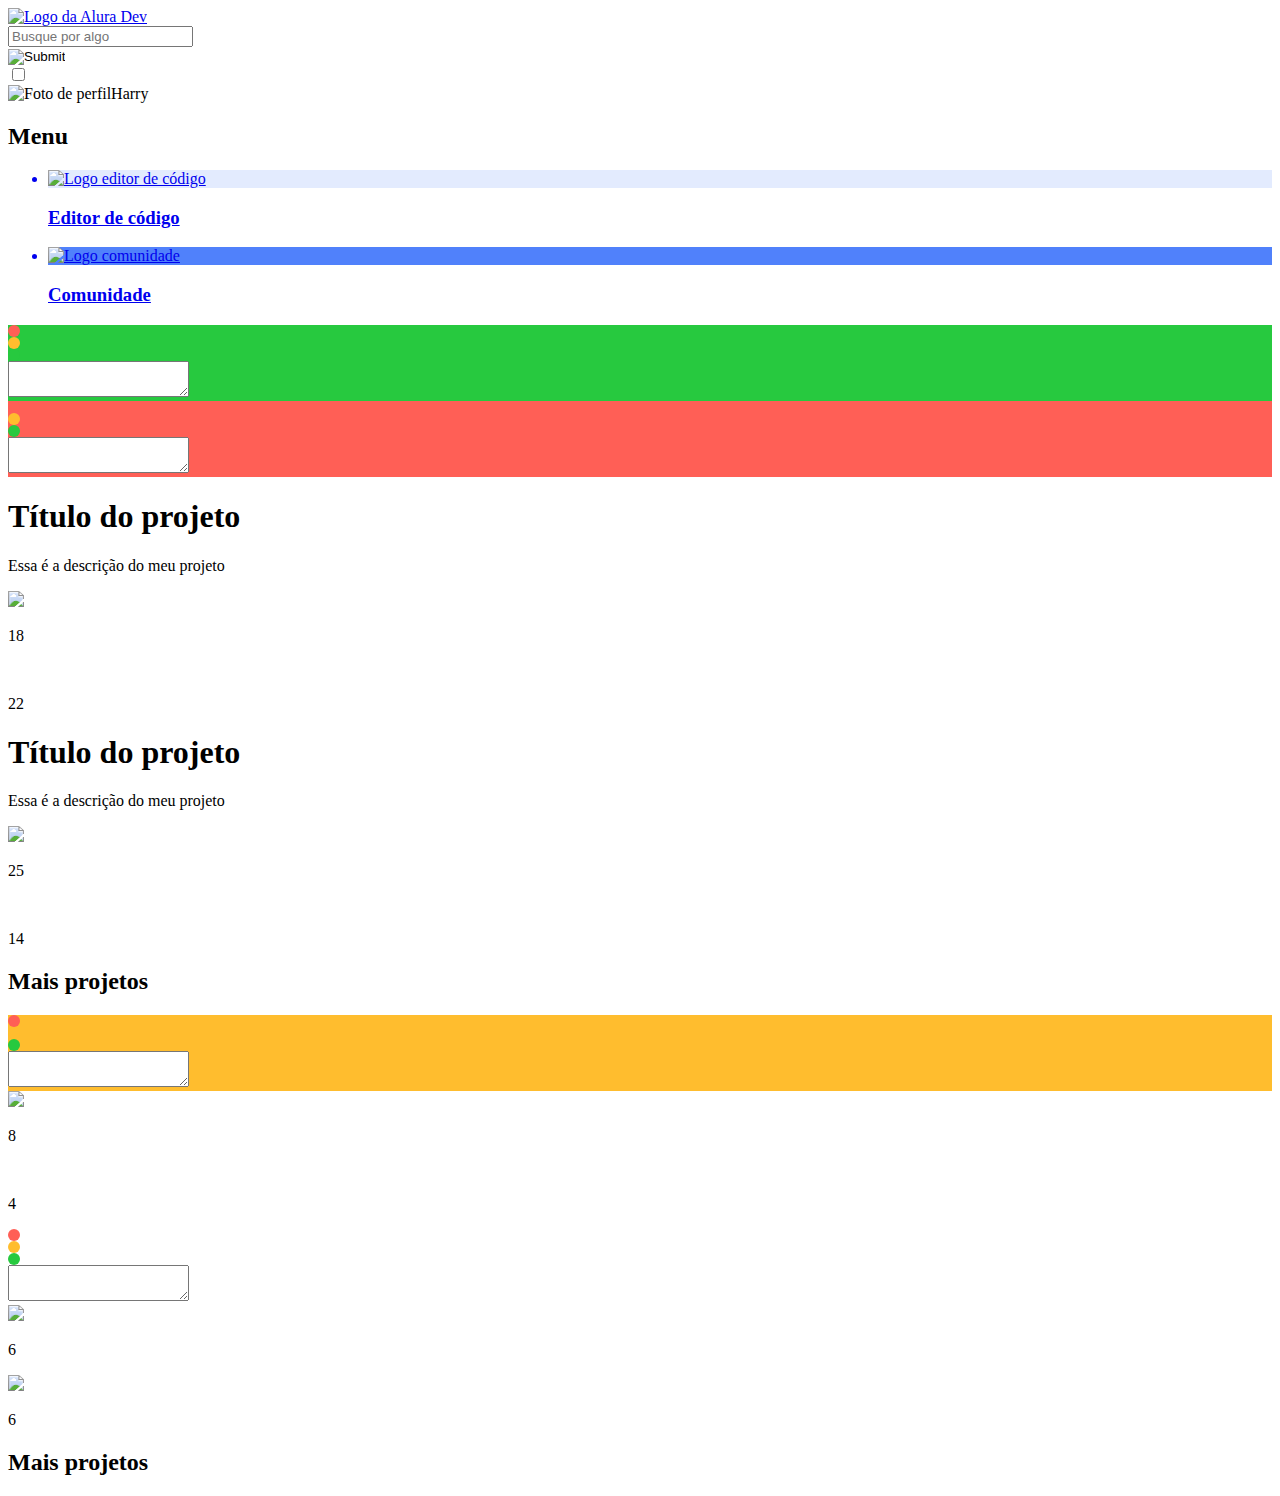
==== comunidade.html @ 64185899 "Add files via upload" ====
<!DOCTYPE html>
<html lang="pt-br">

<head>
    <meta charset="utf-8">
    <meta name="viewport" content="width=device-width, initial-scale=1">
    <title>Alura Dev</title>
    <link rel="stylesheet" type="text/css" href="css/reset.css">
    <link rel="preconnect" href="https://fonts.gstatic.com">
    <link href="https://fonts.googleapis.com/css2?family=Roboto+Mono&display=swap" rel="stylesheet">
    <link rel="preconnect" href="https://fonts.gstatic.com">
    <link href="https://fonts.googleapis.com/css2?family=Inter&display=swap" rel="stylesheet">
    <link rel="stylesheet" type="text/css" href="css/style.css">
    <link rel="stylesheet" type="text/css" href="css/comunidade.css">
    <link rel="stylesheet" type="text/css" href="css/tablet.css">
    <link rel="stylesheet" type="text/css" href="css/mobile.css">
</head>

<body>

    <header class="cabecalho">
        <div class="container">
            <a href="index.html" class="logo"><img src="imagens/logo.svg" id="logo" alt="Logo da Alura Dev"></a>
            <div class="busque-algo"><input type="text" class="caixa-busca" id="busca-primaria" placeholder="Busque por algo"></div>
            <div class="lupa-mobile"> <input type="image" src="imagens/lupa.svg"></div>
            <input id="menu-hamburguer" type="checkbox" />
            <label for="menu-hamburguer">
            <div class="menu">
               <span class="hamburguer"></span>
            </div>
         </label>
            <div class="author">
                <a><img src="imagens/foto.svg" alt="Foto de perfil" id="foto">Harry</a>
            </div>
        </div>
    </header>

    <main class="conteudo">
        <div class="container">
            <nav class="menu-esquerdo">
                <h2>Menu</h2>
                <a href="index.html">
                    <ul>
                        <li id="editor-menu" style="background-color:#5081FB29;"><img src="imagens/editor-menu-logo.svg" alt="Logo editor de código"></li>
                        <h3>Editor de código</h3>
                    </ul>
                </a>
                <a href="comunidade.html">
                    <ul>
                        <li id="comunidade-menu" style="background:#5081FB;"><img src="imagens/comunidade-menu-logo.svg" alt="Logo comunidade"></li>
                        <h3>Comunidade</h3>
                    </ul>
                </a>
            </nav>

            <div class=central-comunidade>
                <div class="fundo-editor-comunidade" style="background-color: #27C93F;">
                    <div class="editor-codigo-comunidade">
                        <div class="bolinhas">
                            <span style="width:12px;height:12px;display:flex;background-color:#FF5F56;border-radius: 50%;"></span>
                            <span style="width:12px;height:12px;display:flex;background-color:#FFBD2E;border-radius: 50%;"></span>
                            <span style="width:12px;height:12px;display:flex;background-color:#27C93F;border-radius: 50%;"></span>
                        </div>
                        <textarea class="campo-codigo"></textarea>
                    </div>
                </div>
                <div id="segundo-editor" class="fundo-editor-comunidade" style="background-color: #FF5F56;">
                    <div class="editor-codigo-comunidade">
                        <div class="bolinhas">
                            <span style="width:12px;height:12px;display:flex;background-color:#FF5F56;border-radius: 50%;"></span>
                            <span style="width:12px;height:12px;display:flex;background-color:#FFBD2E;border-radius: 50%;"></span>
                            <span style="width:12px;height:12px;display:flex;background-color:#27C93F;border-radius: 50%;"></span>
                        </div>
                        <textarea class="campo-codigo"></textarea>
                    </div>
                </div>
                <div class="infos-projetos">
                    <div class="textos-projeto">
                        <h1>Título do projeto</h1>
                        <p>Essa é a descrição do meu projeto</p>
                    </div>

                    <div class="menu-social">
                        <div class="comentario"><img src="imagens/comment.svg">
                            <p>18</p>
                        </div>
                        <div class="gostei"><img src="imagens/like.svg" alt="">
                            <p>22</p>
                        </div>
                        <div class="mais">
                            <span></span>
                            <span></span>
                            <span></span>
                        </div>
                    </div>
                </div>
                <div id="segundo-info" class="infos-projetos">
                    <div>
                        <h1>Título do projeto</h1>
                        <p>Essa é a descrição do meu projeto</p>
                    </div>

                    <div class="menu-social">
                        <div class="comentario"><img src="imagens/comment.svg">
                            <p>25</p>
                        </div>
                        <div class="gostei"><img src="imagens/like.svg" alt="">
                            <p>14</p>
                        </div>
                        <div class="mais">
                            <span></span>
                            <span></span>
                            <span></span>
                        </div>
                    </div>
                </div>
            </div>

            <div class="menu-direito-comunidade">
                <h2>Mais projetos</h2>
                <div class="container-comunidade">
                    <div class="fundo-editor-comunidade" style="background-color: #FFBD2E;">
                        <div class="editor-codigo-comunidade">
                            <div class="bolinhas">
                                <span style="width:12px;height:12px;display:flex;background-color:#FF5F56;border-radius: 50%;"></span>
                                <span style="width:12px;height:12px;display:flex;background-color:#FFBD2E;border-radius: 50%;"></span>
                                <span style="width:12px;height:12px;display:flex;background-color:#27C93F;border-radius: 50%;"></span>
                            </div>
                            <textarea class="campo-codigo"></textarea>
                        </div>
                    </div>
                    <div class="infos-projetos">
                        <div class="menu-social">
                            <div class="comentario"><img src="imagens/comment.svg">
                                <p>8</p>
                            </div>
                            <div class="gostei"><img src="imagens/like.svg" alt="">
                                <p>4</p>
                            </div>
                            <div class="mais">
                                <span></span>
                                <span></span>
                                <span></span>
                            </div>
                        </div>
                    </div>

                    <div class="fundo-editor-comunidade">
                        <div class="editor-codigo-comunidade">
                            <div class="bolinhas">
                                <span style="width:12px;height:12px;display:flex;background-color:#FF5F56;border-radius: 50%;"></span>
                                <span style="width:12px;height:12px;display:flex;background-color:#FFBD2E;border-radius: 50%;"></span>
                                <span style="width:12px;height:12px;display:flex;background-color:#27C93F;border-radius: 50%;"></span>
                            </div>
                            <textarea class="campo-codigo"></textarea>
                        </div>
                    </div>
                    <div class="infos-projetos">
                        <div class="menu-social">
                            <div class="comentario"><img src="imagens/comment.svg">
                                <p>6</p>
                            </div>
                            <div class="gostei"><img src="imagens/like.svg">
                                <p>6</p>
                            </div>
                            <div class="mais">
                                <span></span>
                                <span></span>
                                <span></span>
                            </div>
                        </div>
                    </div>
                    <a>
                        <h2>Mais projetos</h2>
                    </a>
                </div>
            </div>
        </div>

    </main>
</body>

</html>
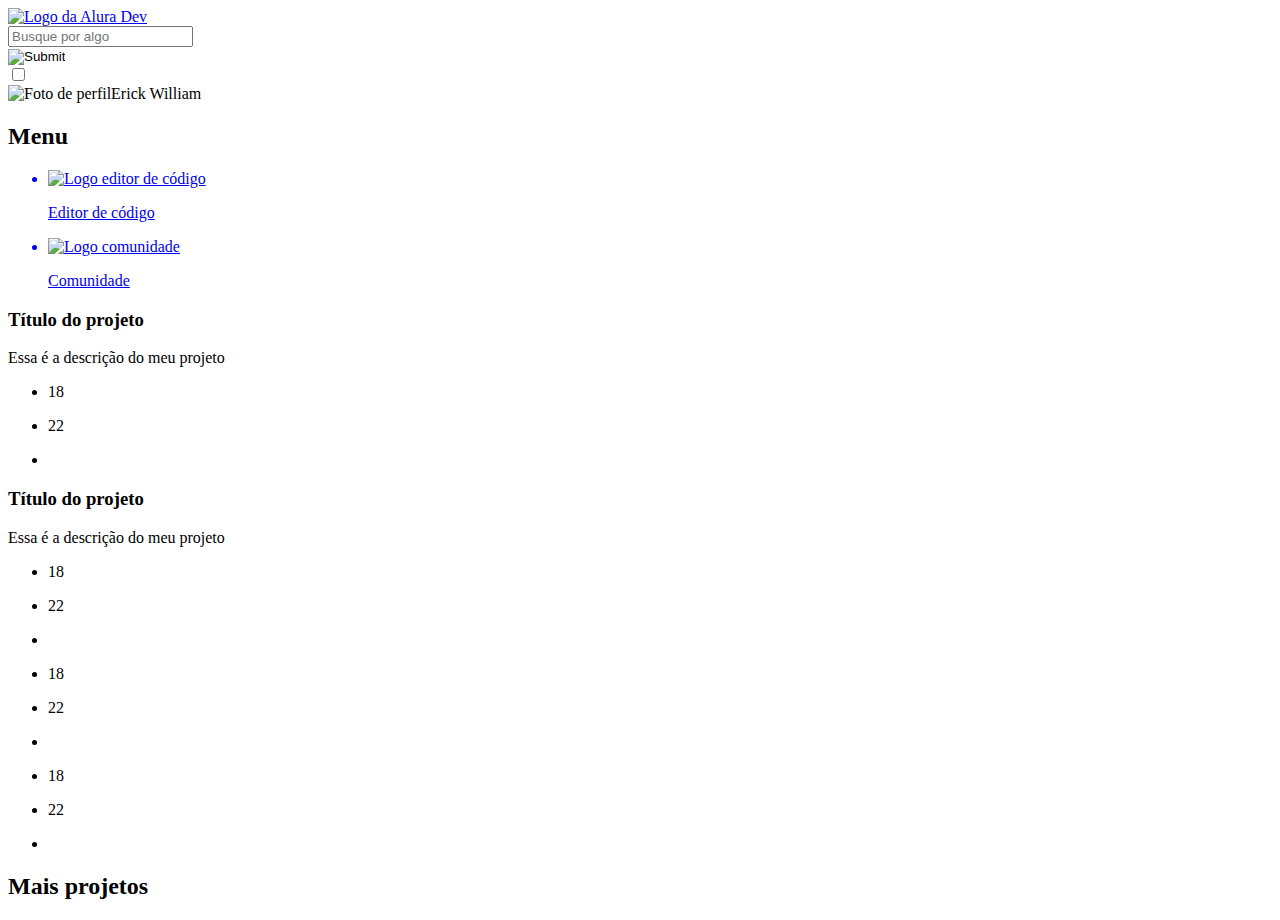
==== commit 9cf74a47: "Add files via upload" ====
--- a/comunidade.html
+++ b/comunidade.html
@@ -5,179 +5,190 @@
     <meta charset="utf-8">
     <meta name="viewport" content="width=device-width, initial-scale=1">
     <title>Alura Dev</title>
-    <link rel="stylesheet" type="text/css" href="css/reset.css">
+    <link rel="stylesheet" type="text/css" href="/assets/css/reset.css">
     <link rel="preconnect" href="https://fonts.gstatic.com">
     <link href="https://fonts.googleapis.com/css2?family=Roboto+Mono&display=swap" rel="stylesheet">
     <link rel="preconnect" href="https://fonts.gstatic.com">
     <link href="https://fonts.googleapis.com/css2?family=Inter&display=swap" rel="stylesheet">
-    <link rel="stylesheet" type="text/css" href="css/style.css">
-    <link rel="stylesheet" type="text/css" href="css/comunidade.css">
-    <link rel="stylesheet" type="text/css" href="css/tablet.css">
-    <link rel="stylesheet" type="text/css" href="css/mobile.css">
+    <link rel="stylesheet" type="text/css" href="/assets/css/dark.css">
+    <link rel="stylesheet" type="text/css" href="assets/css/menu-nav/menu-navegacao.css">
+    <link rel="stylesheet" type="text/css" href="/assets/css/cabecalho/cabecalho.css">
+    <link rel="stylesheet" type="text/css" href="/assets/css/cabecalho/hamburguer-animation.css">
+    <link rel="stylesheet" type="text/css" href="/assets/css/editor/editor.css">
+    <link rel="stylesheet" type="text/css" href="/assets/css/botoes.css">
+    <link rel="stylesheet" type="text/css" href="/assets/css/menu-secundario/menu-secundario.css">
+    <link rel="stylesheet" type="text/css" href="/assets/css/style.css">
+    <link rel="stylesheet" type="text/css" href="/assets/css/comunidade/menu-comunidade.css">
+    <link rel="stylesheet" type="text/css" href="/assets/css/comunidade/menu-social.css">
 </head>
 
 <body>
-
     <header class="cabecalho">
         <div class="container">
-            <a href="index.html" class="logo"><img src="imagens/logo.svg" id="logo" alt="Logo da Alura Dev"></a>
-            <div class="busque-algo"><input type="text" class="caixa-busca" id="busca-primaria" placeholder="Busque por algo"></div>
-            <div class="lupa-mobile"> <input type="image" src="imagens/lupa.svg"></div>
-            <input id="menu-hamburguer" type="checkbox" />
-            <label for="menu-hamburguer">
-            <div class="menu">
-               <span class="hamburguer"></span>
+            <a href="index.html" class="logo"><img src="assets/img/logo.svg" alt="Logo da Alura Dev"></a>
+            <div class="cabecalho__caixa__busca"><input type="text" class="caixa__busca__estilo" id="caixa__busca__primaria" placeholder="Busque por algo"></div>
+            <div class="cabecalho__lupa__busca"> <input type="image" src="assets/img/lupa.svg"></div>
+            <div><input id="menu__hamburguer" type="checkbox" />
+                <label for="menu__hamburguer">
+                            <div class="menu__hamburguer__div">
+                            <span class="hamburguer"></span>
+                            </div>
+                    </label>
             </div>
-         </label>
-            <div class="author">
-                <a><img src="imagens/foto.svg" alt="Foto de perfil" id="foto">Harry</a>
+            <div class="cabecalho__perfil">
+                <a><img src="assets/img/foto-perfil.svg" alt="Foto de perfil" class="cabecalho__perfil__foto">Erick William </a>
             </div>
         </div>
     </header>
 
     <main class="conteudo">
         <div class="container">
-            <nav class="menu-esquerdo">
-                <h2>Menu</h2>
-                <a href="index.html">
-                    <ul>
-                        <li id="editor-menu" style="background-color:#5081FB29;"><img src="imagens/editor-menu-logo.svg" alt="Logo editor de código"></li>
-                        <h3>Editor de código</h3>
-                    </ul>
-                </a>
-                <a href="comunidade.html">
-                    <ul>
-                        <li id="comunidade-menu" style="background:#5081FB;"><img src="imagens/comunidade-menu-logo.svg" alt="Logo comunidade"></li>
-                        <h3>Comunidade</h3>
-                    </ul>
-                </a>
+            <nav class="menu__navegacao">
+                <h2 class="menu__navegacao--titulo">Menu</h2>
+                <ul class="menu__navegacao__lista">
+                    <a class="menu__navegacao__link" href="index.html">
+                        <li class="menu__navegacao__item "><img id="menu__navegacao--editor" src="assets/img/comunidade-menu-logo.svg" alt="Logo editor de código"></li>
+                        <p class="menu__navecacao__texto">Editor de código</p>
+                    </a>
+                    <a class="menu__navegacao__link " href="comunidade.html">
+                        <li class="menu__navegacao__item ativo"><img id="menu__navegacao--comunidade" src="assets/img/comunidade-menu-logo.svg" alt="Logo comunidade"></li>
+                        <p class="menu__navecacao__texto">Comunidade</p>
+                    </a>
+                </ul>
             </nav>
 
-            <div class=central-comunidade>
-                <div class="fundo-editor-comunidade" style="background-color: #27C93F;">
-                    <div class="editor-codigo-comunidade">
-                        <div class="bolinhas">
-                            <span style="width:12px;height:12px;display:flex;background-color:#FF5F56;border-radius: 50%;"></span>
-                            <span style="width:12px;height:12px;display:flex;background-color:#FFBD2E;border-radius: 50%;"></span>
-                            <span style="width:12px;height:12px;display:flex;background-color:#27C93F;border-radius: 50%;"></span>
-                        </div>
-                        <textarea class="campo-codigo"></textarea>
+            <div class=principal__comunidade>
+                <div class="principal__editor__comunidade" style="background-color: #27C93F;">
+                    <div class="bolinhas__editor">
+                        <span style="background:#FF5F56;"></span>
+                        <span style="background:#FFBD2E;"></span>
+                        <span style="background:#27C93F;"></span>
+                    </div>
+                    <div class="editor__codigo__comunidade">
                     </div>
                 </div>
-                <div id="segundo-editor" class="fundo-editor-comunidade" style="background-color: #FF5F56;">
-                    <div class="editor-codigo-comunidade">
-                        <div class="bolinhas">
-                            <span style="width:12px;height:12px;display:flex;background-color:#FF5F56;border-radius: 50%;"></span>
-                            <span style="width:12px;height:12px;display:flex;background-color:#FFBD2E;border-radius: 50%;"></span>
-                            <span style="width:12px;height:12px;display:flex;background-color:#27C93F;border-radius: 50%;"></span>
-                        </div>
-                        <textarea class="campo-codigo"></textarea>
+
+                <div class="principal__editor__comunidade" id="segundo__editor" style="background-color: #27C93F;">
+                    <div class="bolinhas__editor">
+                        <span style="background:#FF5F56;"></span>
+                        <span style="background:#FFBD2E;"></span>
+                        <span style="background:#27C93F;"></span>
+                    </div>
+                    <div class="editor__codigo__comunidade">
                     </div>
                 </div>
-                <div class="infos-projetos">
-                    <div class="textos-projeto">
-                        <h1>Título do projeto</h1>
-                        <p>Essa é a descrição do meu projeto</p>
+                <div class="infos__projetos__comunidade">
+                    <div>
+                        <h3 class="infos__projetos__titulo">Título do projeto</h3>
+                        <p class="infos__projetos__descricao">Essa é a descrição do meu projeto</p>
                     </div>
 
-                    <div class="menu-social">
-                        <div class="comentario"><img src="imagens/comment.svg">
+                    <ul class="menu__social__lista ">
+                        <li class="menu__social">
+                            <div class="comentario"></div>
                             <p>18</p>
-                        </div>
-                        <div class="gostei"><img src="imagens/like.svg" alt="">
+                        </li>
+                        <li class="menu__social ">
+                            <div class="gostei"></div>
                             <p>22</p>
-                        </div>
-                        <div class="mais">
+                        </li>
+                        <li class="menu__social mais">
                             <span></span>
                             <span></span>
                             <span></span>
-                        </div>
-                    </div>
+                        </li>
+                    </ul>
                 </div>
-                <div id="segundo-info" class="infos-projetos">
+
+                <div class="infos__projetos__comunidade" id="segundo__projetos">
                     <div>
-                        <h1>Título do projeto</h1>
-                        <p>Essa é a descrição do meu projeto</p>
+                        <h3 class="infos__projetos__titulo">Título do projeto</h3>
+                        <p class="infos__projetos__descricao">Essa é a descrição do meu projeto</p>
                     </div>
 
-                    <div class="menu-social">
-                        <div class="comentario"><img src="imagens/comment.svg">
-                            <p>25</p>
-                        </div>
-                        <div class="gostei"><img src="imagens/like.svg" alt="">
-                            <p>14</p>
-                        </div>
-                        <div class="mais">
+                    <ul class="menu__social__lista ">
+                        <li class="menu__social">
+                            <div class="comentario"></div>
+                            <p>18</p>
+                        </li>
+                        <li class="menu__social ">
+                            <div class="gostei"></div>
+                            <p>22</p>
+                        </li>
+                        <li class="menu__social mais">
                             <span></span>
                             <span></span>
                             <span></span>
-                        </div>
-                    </div>
+                        </li>
+                    </ul>
                 </div>
             </div>
 
-            <div class="menu-direito-comunidade">
-                <h2>Mais projetos</h2>
-                <div class="container-comunidade">
-                    <div class="fundo-editor-comunidade" style="background-color: #FFBD2E;">
-                        <div class="editor-codigo-comunidade">
-                            <div class="bolinhas">
-                                <span style="width:12px;height:12px;display:flex;background-color:#FF5F56;border-radius: 50%;"></span>
-                                <span style="width:12px;height:12px;display:flex;background-color:#FFBD2E;border-radius: 50%;"></span>
-                                <span style="width:12px;height:12px;display:flex;background-color:#27C93F;border-radius: 50%;"></span>
-                            </div>
-                            <textarea class="campo-codigo"></textarea>
+            <div class="menu__secundario__comunidade">
+
+                <div class="menu__secundario__comunidade__container">
+                    <div class="principal__editor__comunidade" style="background-color: #27C93F;">
+                        <div class="editor__codigo__comunidade "></div>
+                        <div class="bolinhas__editor">
+                            <span style="background:#FF5F56;"></span>
+                            <span style="background:#FFBD2E;"></span>
+                            <span style="background:#27C93F;"></span>
                         </div>
                     </div>
-                    <div class="infos-projetos">
-                        <div class="menu-social">
-                            <div class="comentario"><img src="imagens/comment.svg">
-                                <p>8</p>
-                            </div>
-                            <div class="gostei"><img src="imagens/like.svg" alt="">
-                                <p>4</p>
-                            </div>
-                            <div class="mais">
+                    <div class="infos__projetos__comunidade">
+                        <ul class="menu__social__lista__simplificado ">
+                            <li class="menu__social">
+                                <div class="comentario"></div>
+                                <p>18</p>
+                            </li>
+                            <li class="menu__social ">
+                                <div class="gostei"></div>
+                                <p>22</p>
+                            </li>
+                            <li class="menu__social mais">
                                 <span></span>
                                 <span></span>
                                 <span></span>
-                            </div>
+                            </li>
+                        </ul>
+                    </div>
+
+                    <div class="principal__editor__comunidade" style="background-color: #27C93F;">
+                        <div class="editor__codigo__comunidade "></div>
+                        <div class="bolinhas__editor">
+                            <span style="background:#FF5F56;"></span>
+                            <span style="background:#FFBD2E;"></span>
+                            <span style="background:#27C93F;"></span>
                         </div>
                     </div>
-
-                    <div class="fundo-editor-comunidade">
-                        <div class="editor-codigo-comunidade">
-                            <div class="bolinhas">
-                                <span style="width:12px;height:12px;display:flex;background-color:#FF5F56;border-radius: 50%;"></span>
-                                <span style="width:12px;height:12px;display:flex;background-color:#FFBD2E;border-radius: 50%;"></span>
-                                <span style="width:12px;height:12px;display:flex;background-color:#27C93F;border-radius: 50%;"></span>
-                            </div>
-                            <textarea class="campo-codigo"></textarea>
-                        </div>
-                    </div>
-                    <div class="infos-projetos">
-                        <div class="menu-social">
-                            <div class="comentario"><img src="imagens/comment.svg">
-                                <p>6</p>
-                            </div>
-                            <div class="gostei"><img src="imagens/like.svg">
-                                <p>6</p>
-                            </div>
-                            <div class="mais">
+                    <div class="infos__projetos__comunidade">
+                        <ul class="menu__social__lista__simplificado">
+                            <li class="menu__social">
+                                <div class="comentario"></div>
+                                <p>18</p>
+                            </li>
+                            <li class="menu__social ">
+                                <div class="gostei"></div>
+                                <p>22</p>
+                            </li>
+                            <li class="menu__social mais">
                                 <span></span>
                                 <span></span>
                                 <span></span>
-                            </div>
-                        </div>
+                            </li>
+                        </ul>
                     </div>
                     <a>
-                        <h2>Mais projetos</h2>
+                        <h2 class="mais__projetos">Mais projetos</h2>
                     </a>
                 </div>
             </div>
         </div>
+        </div>
 
     </main>
+
+
 </body>
 
 </html>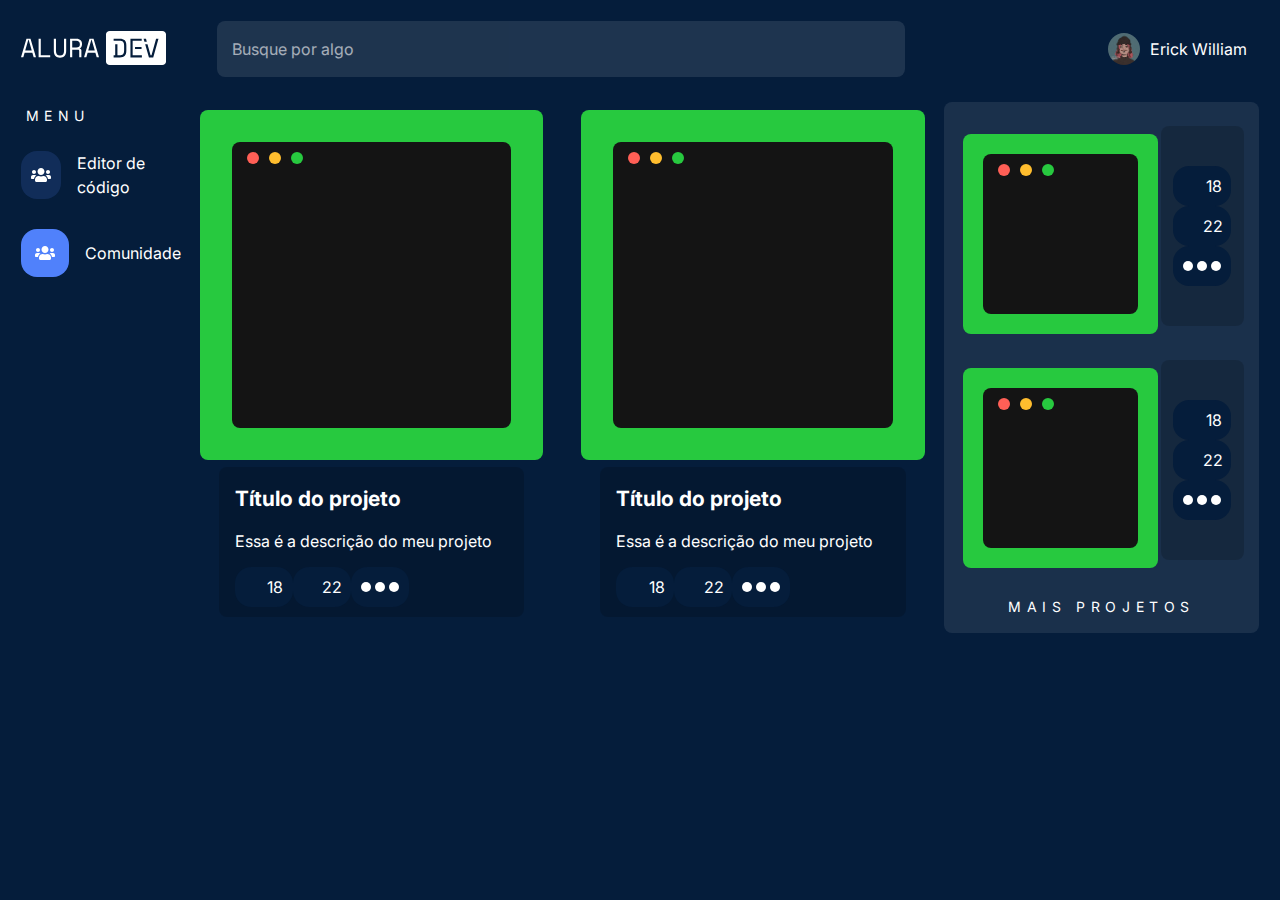
==== commit 05d7898b: "remove /" ====
--- a/comunidade.html
+++ b/comunidade.html
@@ -5,21 +5,21 @@
     <meta charset="utf-8">
     <meta name="viewport" content="width=device-width, initial-scale=1">
     <title>Alura Dev</title>
-    <link rel="stylesheet" type="text/css" href="/assets/css/reset.css">
+    <link rel="stylesheet" type="text/css" href="assets/css/reset.css">
     <link rel="preconnect" href="https://fonts.gstatic.com">
     <link href="https://fonts.googleapis.com/css2?family=Roboto+Mono&display=swap" rel="stylesheet">
     <link rel="preconnect" href="https://fonts.gstatic.com">
     <link href="https://fonts.googleapis.com/css2?family=Inter&display=swap" rel="stylesheet">
-    <link rel="stylesheet" type="text/css" href="/assets/css/dark.css">
+    <link rel="stylesheet" type="text/css" href="assets/css/dark.css">
     <link rel="stylesheet" type="text/css" href="assets/css/menu-nav/menu-navegacao.css">
-    <link rel="stylesheet" type="text/css" href="/assets/css/cabecalho/cabecalho.css">
-    <link rel="stylesheet" type="text/css" href="/assets/css/cabecalho/hamburguer-animation.css">
-    <link rel="stylesheet" type="text/css" href="/assets/css/editor/editor.css">
-    <link rel="stylesheet" type="text/css" href="/assets/css/botoes.css">
-    <link rel="stylesheet" type="text/css" href="/assets/css/menu-secundario/menu-secundario.css">
-    <link rel="stylesheet" type="text/css" href="/assets/css/style.css">
-    <link rel="stylesheet" type="text/css" href="/assets/css/comunidade/menu-comunidade.css">
-    <link rel="stylesheet" type="text/css" href="/assets/css/comunidade/menu-social.css">
+    <link rel="stylesheet" type="text/css" href="assets/css/cabecalho/cabecalho.css">
+    <link rel="stylesheet" type="text/css" href="assets/css/cabecalho/hamburguer-animation.css">
+    <link rel="stylesheet" type="text/css" href="assets/css/editor/editor.css">
+    <link rel="stylesheet" type="text/css" href="assets/css/botoes.css">
+    <link rel="stylesheet" type="text/css" href="assets/css/menu-secundario/menu-secundario.css">
+    <link rel="stylesheet" type="text/css" href="assets/css/style.css">
+    <link rel="stylesheet" type="text/css" href="assets/css/comunidade/menu-comunidade.css">
+    <link rel="stylesheet" type="text/css" href="assets/css/comunidade/menu-social.css">
 </head>
 
 <body>
--- a/assets/css/dark.css
+++ b/assets/css/dark.css
@@ -0,0 +1,54 @@
+/*
+Dark style from softwaremaniacs.org (c) Ivan Sagalaev <Maniac@SoftwareManiacs.Org>
+*/
+
+.hljs {
+    color: #ddd;
+    background: #444;
+}
+
+.hljs-keyword,
+.hljs-selector-tag,
+.hljs-literal,
+.hljs-section,
+.hljs-link {
+    color: white;
+}
+
+.hljs-string,
+.hljs-title,
+.hljs-name,
+.hljs-type,
+.hljs-attribute,
+.hljs-symbol,
+.hljs-bullet,
+.hljs-built_in,
+.hljs-addition,
+.hljs-variable,
+.hljs-template-tag,
+.hljs-template-variable {
+    color: #d88;
+}
+
+.hljs-comment,
+.hljs-quote,
+.hljs-deletion,
+.hljs-meta {
+    color: #777;
+}
+
+.hljs-keyword,
+.hljs-selector-tag,
+.hljs-literal,
+.hljs-title,
+.hljs-section,
+.hljs-doctag,
+.hljs-type,
+.hljs-name,
+.hljs-strong {
+    font-weight: bold;
+}
+
+.hljs-emphasis {
+    font-style: italic;
+}--- a/assets/css/menu-nav/menu-navegacao.css
+++ b/assets/css/menu-nav/menu-navegacao.css
@@ -0,0 +1,59 @@
+.menu__navegacao {
+    display: flex;
+    flex-direction: column;
+    width: 20vw;
+}
+
+.menu__navegacao--titulo {
+    display: flex;
+}
+
+.menu__navegacao__lista {
+    display: flex;
+    flex-direction: column;
+    align-items: flex-start;
+    justify-content: center;
+}
+
+.menu__navegacao__link {
+    display: flex;
+    margin: 5px 0px 5px 0px;
+    align-items: center;
+}
+
+.menu__navegacao__item {
+    display: flex;
+    align-items: center;
+    justify-content: center;
+    background: #5081FB29;
+    height: 48px;
+    width: 48px;
+    border-radius: 16px;
+}
+
+.menu__navegacao__item.ativo {
+    background: #5081FB;
+}
+
+.menu__navecacao__texto {
+    display: flex;
+    color: #FFFFFF;
+    line-height: 24px;
+    margin-left: 1rem;
+}
+
+#menu__navegacao--editor {
+    display: flex;
+    align-self: center;
+}
+
+#menu__navegacao--comunidade {
+    display: flex;
+    align-self: center;
+}
+
+@media screen and (max-width: 1155px) {
+    .menu__navegacao {
+        display: none;
+    }
+}--- a/assets/css/cabecalho/cabecalho.css
+++ b/assets/css/cabecalho/cabecalho.css
@@ -0,0 +1,101 @@
+.cabecalho {
+    display: flex;
+}
+
+.cabecalho .container {
+    display: flex;
+    width: 100%;
+    align-items: center;
+    margin: 1%;
+}
+
+.logo {
+    display: flex;
+    width: 20vw;
+}
+
+.cabecalho__caixa__busca {
+    display: flex;
+    width: 100%;
+    justify-content: center;
+}
+
+#caixa__busca__primaria {
+    width: 90%;
+    height: 56px;
+}
+
+.cabecalho__lupa__busca {
+    display: none;
+}
+
+.cabecalho__hamburguer {
+    display: none;
+}
+
+.cabecalho__perfil {
+    display: flex;
+    width: 40vw;
+    justify-content: flex-end;
+}
+
+.cabecalho__perfil .cabecalho__perfil__foto {
+    width: 32px;
+    height: 32px;
+    margin: 0px 10px;
+}
+
+.cabecalho__perfil a {
+    color: #FFFFFF;
+    display: flex;
+    align-items: center;
+    padding: 12px;
+}
+
+.cabecalho__perfil a:hover {
+    height: 56px;
+    border-radius: 8px;
+    background: #FFFFFF14;
+    padding: 12px;
+}
+
+@media screen and (max-width: 1155px) {
+    .cabecalho {
+        justify-content: center;
+        margin: 1% 0 5% 1%;
+    }
+    .cabecalho .container {
+        justify-content: space-between;
+        width: 90%;
+    }
+    #caixa__busca__primaria {
+        display: none;
+    }
+    .cabecalho__perfil {
+        display: none
+    }
+    .cabecalho__lupa__busca {
+        display: flex;
+        margin-right: 1rem;
+    }
+    .cabecalho__hamburguer {
+        display: flex;
+        height: 48px;
+        width: 66px;
+        border-radius: 16px;
+        justify-content: center;
+        align-items: center;
+    }
+}
+
+@media (min-width: 500px) and (max-width: 1155px) {
+    .logo {
+        width: 140px;
+    }
+    .cabecalho__lupa__busca {
+        display: none;
+    }
+    #caixa__busca__primaria {
+        display: flex;
+    }
+}--- a/assets/css/cabecalho/hamburguer-animation.css
+++ b/assets/css/cabecalho/hamburguer-animation.css
@@ -0,0 +1,133 @@
+.menu__hamburguer__div {
+    display: none;
+    border-radius: 8px;
+    width: 30px;
+    height: 2px;
+}
+
+.hamburguer {
+    position: fixed;
+    z-index: 2;
+    display: block;
+    background: #fff;
+    width: 30px;
+    height: 2px;
+    transition: 0.5s ease-in-out;
+}
+
+.hamburguer:before,
+.hamburguer:after {
+    background: #fff;
+    content: '';
+    display: block;
+    width: 100%;
+    height: 100%;
+    position: absolute;
+    transition: 0.5s ease-in-out;
+}
+
+.hamburguer:before {
+    top: -10px;
+}
+
+.hamburguer:after {
+    bottom: -10px;
+}
+
+#menu__hamburguer {
+    display: none;
+}
+
+input:checked~label .hamburguer {
+    transform: rotate(45deg);
+    right: 55px;
+}
+
+input:checked~label .hamburguer:before {
+    transform: rotate(90deg);
+    top: 0;
+}
+
+input:checked~label .hamburguer:after {
+    transform: rotate(90deg);
+    bottom: 0;
+}
+
+input:checked~label .menu__hamburguer__div {
+    position: fixed;
+    background: #2d415bf0;
+    right: 5%;
+    top: 2%;
+    height: 430px;
+    width: 300px;
+    justify-content: flex-start;
+    align-items: center;
+    z-index: 1;
+    padding: 2rem;
+    transition: 0.5s ease-in-out;
+}
+
+.menu__navegacao__hamburguer {
+    display: none;
+}
+
+input:checked~label .menu__navegacao__hamburguer {
+    display: flex;
+    margin-top: 4 rem;
+}
+
+input:checked~label .hamburguer__div {
+    display: flex;
+    transition: 1s ease-in-out;
+}
+
+.hamburguer__div {
+    display: none;
+    width: 100%;
+    height: 1px;
+    background-color: #b4c4daf0;
+    margin-top: 1em;
+}
+
+.cabecalho__perfil__hamburguer {
+    display: none;
+}
+
+input:checked~label .cabecalho__perfil__hamburguer {
+    display: flex;
+    width: 100%;
+    align-items: center;
+    justify-content: space-around;
+    margin: 1em 0 1em 0;
+    background-color: #5081FB29;
+    ;
+    border-radius: 8px;
+}
+
+.cabecalho__perfil__foto__hamburguer {
+    width: 32px;
+}
+
+.logout {
+    display: flex;
+    width: 20px;
+    height: 20px;
+    background: url(/assets/img/logout.svg) no-repeat;
+}
+
+.config {
+    display: flex;
+    width: 20px;
+    height: 20px;
+    background: url(/assets/img/config.svg) no-repeat;
+}
+
+@media screen and (max-width: 1155px) {
+    .menu__hamburguer__div {
+        display: flex;
+    }
+    .menu__navegacao__hamburguer {
+        display: none;
+        align-items: flex-start;
+    }
+}--- a/assets/css/editor/editor.css
+++ b/assets/css/editor/editor.css
@@ -0,0 +1,83 @@
+.principal__editor {
+    background-color: #6BD1FF;
+    height: 500px;
+    width: 90%;
+    border-radius: 8px;
+    padding: 32px;
+}
+
+.preview {
+    font-family: 'Roboto Mono', monospace;
+    font-size: 14px;
+    text-align: left;
+    line-height: 18px;
+    color: #FFFFFF;
+    background-color: #141414;
+    padding: 10px;
+    border-radius: 7px;
+    height: 90%;
+    width: 100%;
+    align-self: flex-end;
+    outline: none;
+    border-style: none;
+    white-space: pre-line;
+}
+
+.principal__editor__area__codigo {
+    display: flex;
+    background: #141414;
+    height: 100%;
+    border-radius: 8px;
+    padding: 16px;
+}
+
+.bolinhas__editor {
+    display: flex;
+    position: absolute;
+    width: auto;
+    height: 20px;
+    margin-top: 10px;
+    margin-left: 10px;
+}
+
+.bolinhas__editor span {
+    display: flex;
+    margin: 0px 5px;
+    width: 12px;
+    height: 12px;
+    border-radius: 50%
+}
+
+
+/*Comunidade*/
+
+.principal__editor__comunidade {
+    display: flex;
+    background-color: #6BD1FF;
+    height: 350px;
+    width: 45%;
+    border-radius: 8px;
+    padding: 32px;
+    margin: 1%;
+}
+
+.editor__codigo__comunidade {
+    display: flex;
+    background: #141414;
+    height: 100%;
+    width: 100%;
+    border-radius: 8px;
+    padding: 16px;
+}
+
+@media screen and (max-width: 1155PX) {
+    .principal__editor__comunidade {
+        width: 90%;
+    }
+    #segundo__editor {
+        display: none;
+    }
+    #segundo__projetos {
+        display: none;
+    }
+}--- a/assets/css/botoes.css
+++ b/assets/css/botoes.css
@@ -0,0 +1,35 @@
+.layout__botao {
+    font-family: 'Inter', sans-serif;
+    font-size: 16px;
+    height: 56px;
+    border-radius: 8px;
+    border-style: none;
+}
+
+.highlight {
+    color: #FFFFFF;
+    width: 90%;
+    margin-top: 20px;
+    background: #5081FB14;
+}
+
+.highlight:hover {
+    background: #5081FB29;
+}
+
+.layout__botao.highlight:active {
+    border: 4px solid #5081FB3D
+}
+
+.salvar__projeto {
+    color: #051D3B;
+    background: #5081FB;
+}
+
+.salvar__projeto:hover {
+    background: #7BA4FC;
+}
+
+.salvar__projeto:active {
+    border: 4px solid #5081FBB8
+}--- a/assets/css/menu-secundario/menu-secundario.css
+++ b/assets/css/menu-secundario/menu-secundario.css
@@ -0,0 +1,92 @@
+            .menu__secundario {
+                display: flex;
+                flex-direction: column;
+                width: 40vw;
+            }
+            
+            .menu__secundario__titulo {
+                display: flex;
+                margin-bottom: 1px;
+            }
+            
+            .menu__secundario__input {
+                display: flex;
+                width: 100%;
+                margin: 1rem 0 1rem 0;
+            }
+            
+            #input__projeto {
+                width: 100%;
+            }
+            
+            #input__descricao {
+                width: 100%;
+                height: 10em;
+                resize: none;
+            }
+            
+            #linguagem {
+                height: 56px;
+                width: 100%;
+                background: #2B4059;
+            }
+            
+            #linguagem:hover {
+                background: #2B4059;
+            }
+            
+            .menu__secundario__colorpick {
+                background: #C4C4C403;
+                height: 56px;
+                width: 100%;
+                border-radius: 4px;
+                border-color: #FFFFFF;
+            }
+            
+            @media screen and (max-width: 1155px) {
+                .menu__secundario {
+                    width: 100%;
+                    align-items: center;
+                }
+                .menu__secundario__titulo {
+                    font-size: 18px;
+                }
+                .menu__secundario__input {
+                    width: 90%;
+                }
+                .salvar__projeto {
+                    width: 90%;
+                }
+                .menu__secundario__colorpick {
+                    display: flex;
+                    margin-left: 1rem;
+                    width: 50%;
+                }
+                .menu__secundario__personalizacao {
+                    width: 90%;
+                    display: flex;
+                }
+                #linguagem {
+                    width: 50%;
+                    margin-right: 1rem;
+                }
+            }
+            
+            @media screen and (max-width: 500px) {
+                .menu__secundario__colorpick {
+                    width: 100%;
+                    margin-top: 0;
+                    margin-left: 0;
+                }
+                .menu__secundario__personalizacao {
+                    display: flex;
+                    flex-wrap: wrap;
+                    justify-content: center;
+                    width: 90%;
+                    align-items: center;
+                }
+                #linguagem {
+                    width: 100%;
+                    margin-right: 0;
+                }
+            }--- a/assets/css/style.css
+++ b/assets/css/style.css
@@ -0,0 +1,83 @@
+/*Estilos gerais*/
+
+body {
+    font-family: 'Inter', sans-serif;
+    font-size: 16px;
+    background: #051D3B;
+    border-radius: 40px;
+}
+
+.caixa__busca__estilo {
+    font-family: 'Inter', sans-serif;
+    background: #FFFFFF29;
+    border-radius: 8px;
+    padding: 15px;
+    font-size: 16px;
+    opacity: 64%;
+    color: #FFFFFF;
+    border: #FFFFFF;
+    outline: none;
+}
+
+.caixa__busca__estilo:hover {
+    background: #FFFFFF3D;
+}
+
+.caixa__busca__estilo:focus {
+    background: #FFFFFF3D;
+    color: #FFFFFF;
+}
+
+::placeholder {
+    color: #FFFFFF;
+}
+
+h2 {
+    color: #ffffff;
+    font-size: 14px;
+    line-height: 18px;
+    letter-spacing: 0.4em;
+    text-transform: uppercase;
+    font-weight: normal;
+    margin: 5px;
+}
+
+p {
+    color: #FFFFFF;
+}
+
+
+/*Conteudo principal*/
+
+.conteudo {
+    display: flex;
+}
+
+.conteudo .container {
+    display: flex;
+    width: 100%;
+    margin: 1%;
+}
+
+.principal {
+    display: flex;
+    flex-direction: column;
+    width: 100%;
+    align-items: center;
+}
+
+.principal__comunidade {
+    display: flex;
+    width: 100%;
+    justify-content: space-around;
+    flex-wrap: wrap;
+}
+
+@media screen and (max-width: 1155px) {
+    .principal {
+        margin-bottom: 2rem;
+    }
+    .conteudo .container {
+        flex-wrap: wrap;
+    }
+}--- a/assets/css/comunidade/menu-comunidade.css
+++ b/assets/css/comunidade/menu-comunidade.css
@@ -0,0 +1,72 @@
+.menu__secundario__comunidade {
+    display: flex;
+    width: 40vw;
+}
+
+.menu__secundario__comunidade__container {
+    display: flex;
+    background: #FFFFFF16;
+    border-radius: 8px;
+    width: 100%;
+    height: 100%;
+    flex-wrap: wrap;
+    padding: 5%;
+    padding-bottom: 1%;
+    align-items: center;
+    justify-content: center;
+}
+
+.menu__secundario__comunidade__container .infos__projetos__comunidade {
+    height: 200px;
+    width: 29%;
+    justify-content: center;
+}
+
+.menu__secundario__comunidade__container .principal__editor__comunidade {
+    width: 69%;
+    height: 200px;
+    padding: 20px;
+}
+
+.infos__projetos__comunidade {
+    display: flex;
+    align-items: center;
+    justify-content: space-between;
+    flex-wrap: wrap;
+    background: #00000029;
+    height: 150px;
+    width: 40%;
+    border-radius: 8px;
+    padding: 1em;
+    color: #ffffff;
+    margin-bottom: 1rem;
+}
+
+.infos__projetos__titulo {
+    display: flex;
+    color: #FFFFFF;
+    font-family: Inter;
+    font-size: 21px;
+    font-style: normal;
+    font-weight: 700;
+    line-height: 32px;
+    letter-spacing: 0em;
+    text-align: left;
+}
+
+.mais__projetos:hover {
+    font-size: 16px;
+}
+
+@media screen and (max-width: 1155PX) {
+    .infos__projetos__comunidade {
+        width: 90%;
+    }
+    .menu__secundario__comunidade {
+        width: 100%;
+        justify-content: center;
+    }
+    .menu__secundario__comunidade__container {
+        width: 90%;
+    }
+}--- a/assets/css/comunidade/menu-social.css
+++ b/assets/css/comunidade/menu-social.css
@@ -0,0 +1,43 @@
+.menu__social__lista {
+    display: flex;
+}
+
+.menu__social {
+    display: flex;
+    align-items: center;
+    justify-content: space-around;
+    background: #051D3B;
+    height: 40px;
+    width: 58px;
+    border-radius: 16px;
+    padding: 8px;
+}
+
+.comentario {
+    background: url(imagens/comment.svg) no-repeat center;
+    height: 20px;
+    width: 20px;
+}
+
+.gostei {
+    background: url(imagens/like.svg) no-repeat center;
+    height: 20px;
+    width: 20px;
+}
+
+.menu__social:hover {
+    background: #FFFFFF29;
+}
+
+.menu__social__lista__simplficado {
+    flex-direction: row;
+}
+
+.mais span {
+    display: flex;
+    width: 10px;
+    height: 10px;
+    background-color: #ffffff;
+    border-radius: 50%;
+    margin: 1px;
+}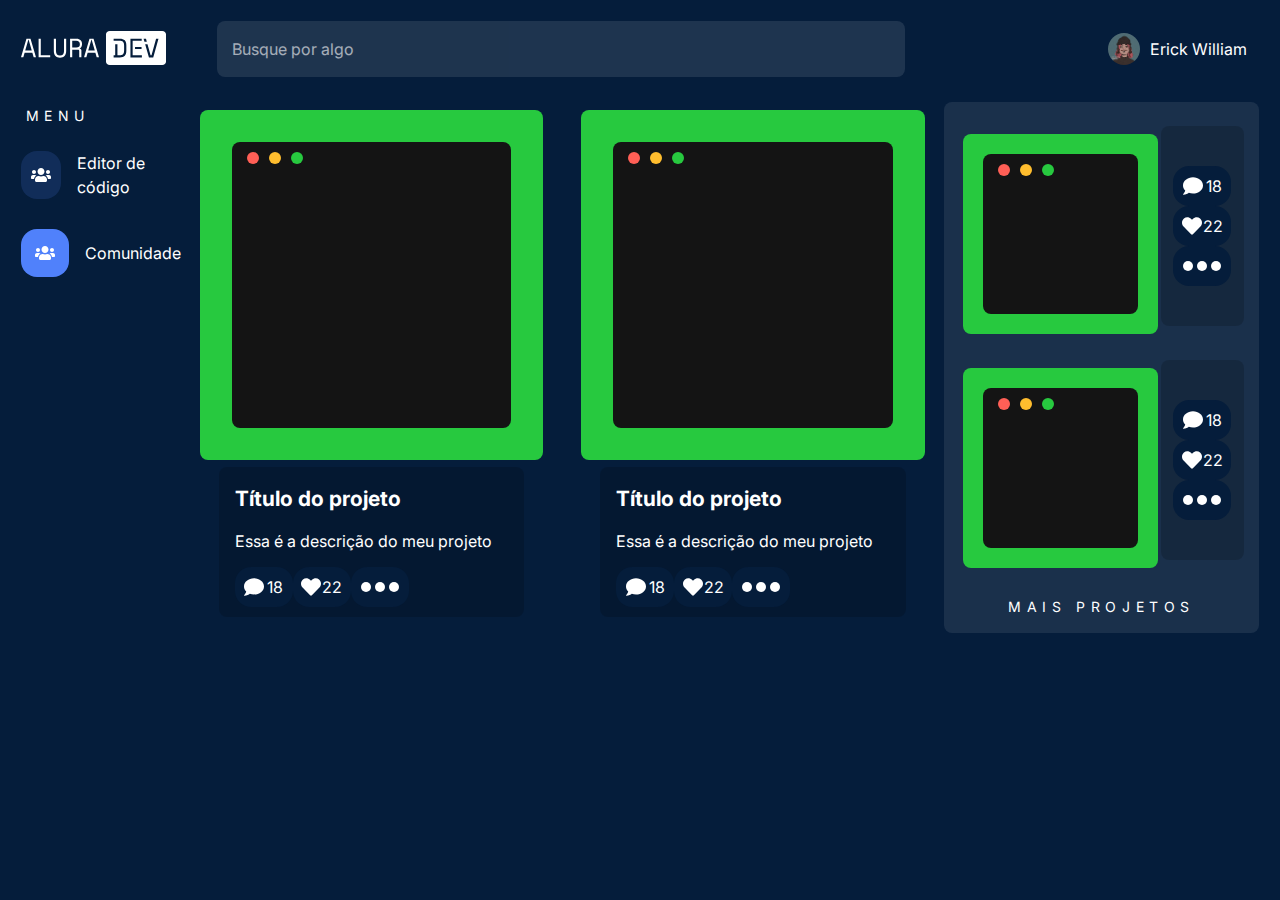
==== commit e9f9bc38: "add" ====
--- a/comunidade.html
+++ b/comunidade.html
@@ -28,13 +28,40 @@
             <a href="index.html" class="logo"><img src="assets/img/logo.svg" alt="Logo da Alura Dev"></a>
             <div class="cabecalho__caixa__busca"><input type="text" class="caixa__busca__estilo" id="caixa__busca__primaria" placeholder="Busque por algo"></div>
             <div class="cabecalho__lupa__busca"> <input type="image" src="assets/img/lupa.svg"></div>
-            <div><input id="menu__hamburguer" type="checkbox" />
+
+            <div class="cabecalho__hamburguer"><input id="menu__hamburguer" type="checkbox" />
                 <label for="menu__hamburguer">
-                            <div class="menu__hamburguer__div">
-                            <span class="hamburguer"></span>
-                            </div>
-                    </label>
-            </div>
+                    <span class="hamburguer"></span>
+                    <div class="menu__hamburguer__div">
+                        <nav class="menu__navegacao__hamburguer">                                
+                            <ul class="menu__navegacao__lista">
+                                <a class="menu__navegacao__link" href="index.html">
+                                    <li class="menu__navegacao__item"><div id="menu__navegacao--editor" alt="Logo editor de código"></div></li>
+                                    <p class="menu__navecacao__texto">Editor de código</p>
+                                </a>
+                                <a class="menu__navegacao__link" href="comunidade.html">
+                                    <li class="menu__navegacao__item ativo"><div id="menu__navegacao--comunidade" alt="Logo comunidade"></div></li>
+                                    <p class="menu__navecacao__texto">Comunidade</p>
+                                </a>
+                                <li class="hamburguer__div"></li>                                   
+                                <a class="cabecalho__perfil__hamburguer" href="#">
+                                    <li><img src="assets/img/foto-perfil.svg" alt="Foto de perfil" class="cabecalho__perfil__foto__hamburguer"></li>
+                                    <p>Erick William</p>
+                                </a>
+                                <a class="menu__navegacao__link" href="#">
+                                    <li class="menu__navegacao__item"><div class="logout"></div></li>
+                                    <p class="menu__navecacao__texto">Logout</p>
+                                </a>
+                                <a class="menu__navegacao__link" href="#">
+                                    <li class="menu__navegacao__item"><div class="config"></div></li>
+                                    <p class="menu__navecacao__texto">Configurações</p>
+                                </a>
+                            </ul>
+                        </nav>
+                    </div>
+                </label>
+            </div>
+
             <div class="cabecalho__perfil">
                 <a><img src="assets/img/foto-perfil.svg" alt="Foto de perfil" class="cabecalho__perfil__foto">Erick William </a>
             </div>
--- a/assets/css/comunidade/menu-social.css
+++ b/assets/css/comunidade/menu-social.css
@@ -14,13 +14,13 @@
 }
 
 .comentario {
-    background: url(imagens/comment.svg) no-repeat center;
+    background: url(/assets/img/comment.svg) no-repeat center;
     height: 20px;
     width: 20px;
 }
 
 .gostei {
-    background: url(imagens/like.svg) no-repeat center;
+    background: url(/assets/img/hearth.svg) no-repeat center;
     height: 20px;
     width: 20px;
 }
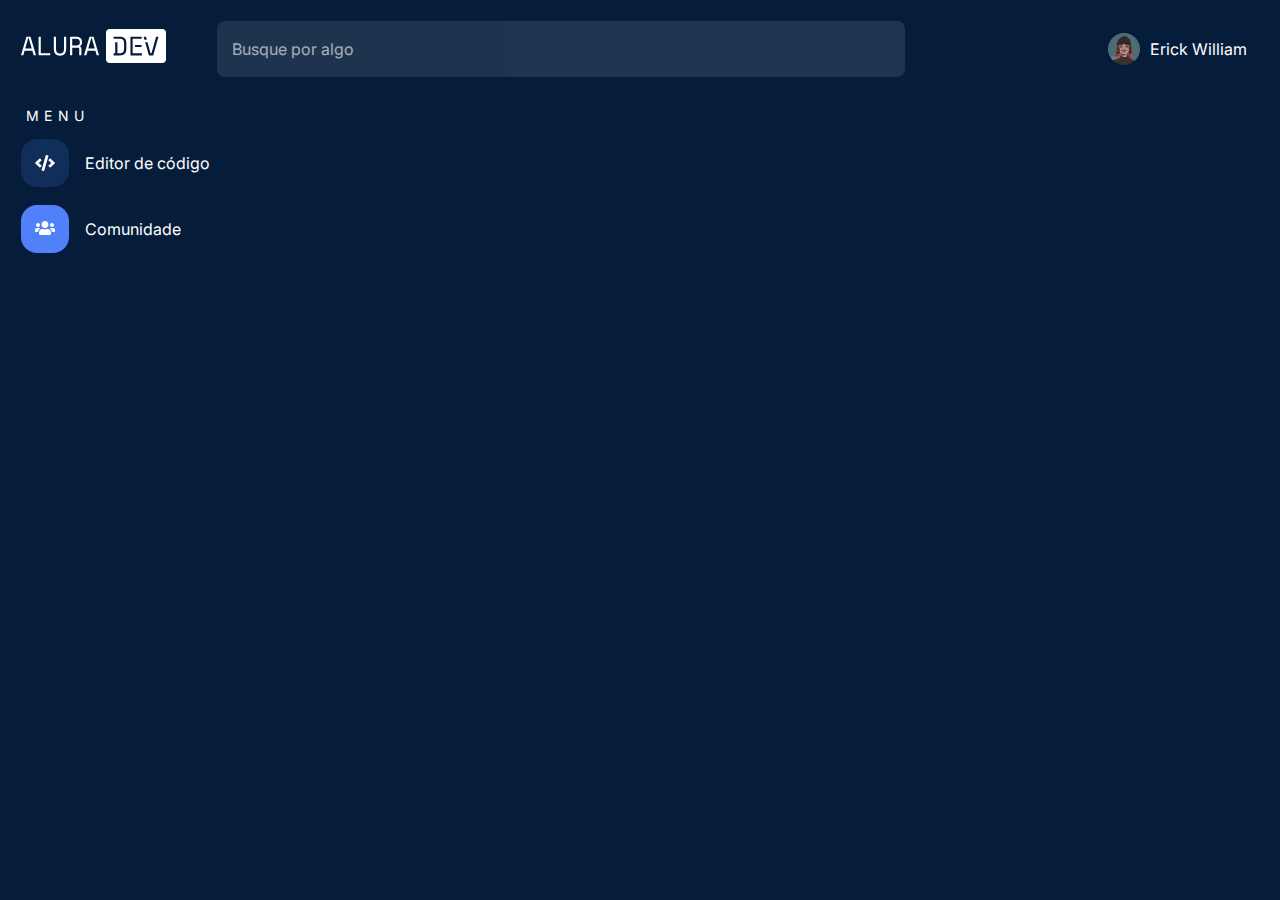
==== commit 213eafc3: "Atualizacao" ====
--- a/comunidade.html
+++ b/comunidade.html
@@ -2,48 +2,52 @@
 <html lang="pt-br">
 
 <head>
-    <meta charset="utf-8">
-    <meta name="viewport" content="width=device-width, initial-scale=1">
-    <title>Alura Dev</title>
-    <link rel="stylesheet" type="text/css" href="assets/css/reset.css">
-    <link rel="preconnect" href="https://fonts.gstatic.com">
-    <link href="https://fonts.googleapis.com/css2?family=Roboto+Mono&display=swap" rel="stylesheet">
-    <link rel="preconnect" href="https://fonts.gstatic.com">
-    <link href="https://fonts.googleapis.com/css2?family=Inter&display=swap" rel="stylesheet">
-    <link rel="stylesheet" type="text/css" href="assets/css/dark.css">
-    <link rel="stylesheet" type="text/css" href="assets/css/menu-nav/menu-navegacao.css">
-    <link rel="stylesheet" type="text/css" href="assets/css/cabecalho/cabecalho.css">
-    <link rel="stylesheet" type="text/css" href="assets/css/cabecalho/hamburguer-animation.css">
-    <link rel="stylesheet" type="text/css" href="assets/css/editor/editor.css">
-    <link rel="stylesheet" type="text/css" href="assets/css/botoes.css">
-    <link rel="stylesheet" type="text/css" href="assets/css/menu-secundario/menu-secundario.css">
-    <link rel="stylesheet" type="text/css" href="assets/css/style.css">
-    <link rel="stylesheet" type="text/css" href="assets/css/comunidade/menu-comunidade.css">
-    <link rel="stylesheet" type="text/css" href="assets/css/comunidade/menu-social.css">
+   <meta charset="utf-8">
+   <meta name="viewport" content="width=device-width, initial-scale=1">
+   <title>Alura Dev</title>
+   <link rel="stylesheet" type="text/css" href="assets/css/reset.css">
+   <link rel="preconnect" href="https://fonts.gstatic.com">
+   <link href="https://fonts.googleapis.com/css2?family=Roboto+Mono&display=swap" rel="stylesheet">
+   <link rel="preconnect" href="https://fonts.gstatic.com">
+   <link href="https://fonts.googleapis.com/css2?family=Inter&display=swap" rel="stylesheet">
+   <link rel="stylesheet" type="text/css" href="assets/css/menu-nav/menu-navegacao.css">
+   <link rel="stylesheet" type="text/css" href="assets/css/cabecalho/cabecalho.css">
+   <link rel="stylesheet" type="text/css" href="assets/css/cabecalho/hamburguer-animation.css">
+   <link rel="stylesheet" type="text/css" href="assets/css/editor/editor.css">
+   <link rel="stylesheet" type="text/css" href="assets/css/botoes.css">
+   <link rel="stylesheet" type="text/css" href="assets/css/style.css">
+   <link rel="stylesheet" type="text/css" href="assets/css/comunidade/menu-comunidade.css">
+   <link rel="stylesheet" type="text/css" href="assets/css/comunidade/menu-social.css">
+   <link rel="stylesheet" type="text/css" href="assets/css/principal/estilo-caixade-busca.css">
+   <link rel="stylesheet" type="text/css" href="assets/css/editor/bolinhas.css">
+   <link rel="stylesheet" title="dracula" type="text/css" href="assets/css/temas/dracula.css">
+
 </head>
 
 <body>
-    <header class="cabecalho">
-        <div class="container">
-            <a href="index.html" class="logo"><img src="assets/img/logo.svg" alt="Logo da Alura Dev"></a>
-            <div class="cabecalho__caixa__busca"><input type="text" class="caixa__busca__estilo" id="caixa__busca__primaria" placeholder="Busque por algo"></div>
-            <div class="cabecalho__lupa__busca"> <input type="image" src="assets/img/lupa.svg"></div>
+   <header class="cabecalho">
+      <div class="container">
+         <a href="index.html" class="logo"><img src="assets/img/logo.svg" alt="Logo da Alura Dev"></a>
+         <div class="cabecalho__caixa__busca"><input type="text" class="caixa__busca__estilo" id="caixa__busca__primaria" placeholder="Busque por algo"></div>
+         <div class="cabecalho__lupa__busca"> <input type="image" src="assets/img/lupa.svg"></div>
 
-            <div class="cabecalho__hamburguer"><input id="menu__hamburguer" type="checkbox" />
-                <label for="menu__hamburguer">
+         <div class="cabecalho__hamburguer">
+            <section class="layout__menu__hamburguer">
+               <input id="menu__hamburguer" type="checkbox" />
+               <label for="menu__hamburguer">
                     <span class="hamburguer"></span>
                     <div class="menu__hamburguer__div">
-                        <nav class="menu__navegacao__hamburguer">                                
+                        <nav class="menu__navegacao__hamburguer">
                             <ul class="menu__navegacao__lista">
                                 <a class="menu__navegacao__link" href="index.html">
-                                    <li class="menu__navegacao__item"><div id="menu__navegacao--editor" alt="Logo editor de código"></div></li>
+                                    <li class="menu__navegacao__item"><div id="menu__navegacao--editor"></div></li>
                                     <p class="menu__navecacao__texto">Editor de código</p>
                                 </a>
                                 <a class="menu__navegacao__link" href="comunidade.html">
-                                    <li class="menu__navegacao__item ativo"><div id="menu__navegacao--comunidade" alt="Logo comunidade"></div></li>
+                                    <li class="menu__navegacao__item ativo"><div id="menu__navegacao--comunidade"></div></li>
                                     <p class="menu__navecacao__texto">Comunidade</p>
                                 </a>
-                                <li class="hamburguer__div"></li>                                   
+                                <li class="hamburguer__div"></li>
                                 <a class="cabecalho__perfil__hamburguer" href="#">
                                     <li><img src="assets/img/foto-perfil.svg" alt="Foto de perfil" class="cabecalho__perfil__foto__hamburguer"></li>
                                     <p>Erick William</p>
@@ -59,163 +63,47 @@
                             </ul>
                         </nav>
                     </div>
-                </label>
-            </div>
-
-            <div class="cabecalho__perfil">
-                <a><img src="assets/img/foto-perfil.svg" alt="Foto de perfil" class="cabecalho__perfil__foto">Erick William </a>
-            </div>
-        </div>
-    </header>
-
-    <main class="conteudo">
-        <div class="container">
-            <nav class="menu__navegacao">
-                <h2 class="menu__navegacao--titulo">Menu</h2>
-                <ul class="menu__navegacao__lista">
-                    <a class="menu__navegacao__link" href="index.html">
-                        <li class="menu__navegacao__item "><img id="menu__navegacao--editor" src="assets/img/comunidade-menu-logo.svg" alt="Logo editor de código"></li>
-                        <p class="menu__navecacao__texto">Editor de código</p>
-                    </a>
-                    <a class="menu__navegacao__link " href="comunidade.html">
-                        <li class="menu__navegacao__item ativo"><img id="menu__navegacao--comunidade" src="assets/img/comunidade-menu-logo.svg" alt="Logo comunidade"></li>
-                        <p class="menu__navecacao__texto">Comunidade</p>
-                    </a>
-                </ul>
-            </nav>
-
-            <div class=principal__comunidade>
-                <div class="principal__editor__comunidade" style="background-color: #27C93F;">
-                    <div class="bolinhas__editor">
-                        <span style="background:#FF5F56;"></span>
-                        <span style="background:#FFBD2E;"></span>
-                        <span style="background:#27C93F;"></span>
-                    </div>
-                    <div class="editor__codigo__comunidade">
-                    </div>
-                </div>
-
-                <div class="principal__editor__comunidade" id="segundo__editor" style="background-color: #27C93F;">
-                    <div class="bolinhas__editor">
-                        <span style="background:#FF5F56;"></span>
-                        <span style="background:#FFBD2E;"></span>
-                        <span style="background:#27C93F;"></span>
-                    </div>
-                    <div class="editor__codigo__comunidade">
-                    </div>
-                </div>
-                <div class="infos__projetos__comunidade">
-                    <div>
-                        <h3 class="infos__projetos__titulo">Título do projeto</h3>
-                        <p class="infos__projetos__descricao">Essa é a descrição do meu projeto</p>
-                    </div>
-
-                    <ul class="menu__social__lista ">
-                        <li class="menu__social">
-                            <div class="comentario"></div>
-                            <p>18</p>
-                        </li>
-                        <li class="menu__social ">
-                            <div class="gostei"></div>
-                            <p>22</p>
-                        </li>
-                        <li class="menu__social mais">
-                            <span></span>
-                            <span></span>
-                            <span></span>
-                        </li>
-                    </ul>
-                </div>
-
-                <div class="infos__projetos__comunidade" id="segundo__projetos">
-                    <div>
-                        <h3 class="infos__projetos__titulo">Título do projeto</h3>
-                        <p class="infos__projetos__descricao">Essa é a descrição do meu projeto</p>
-                    </div>
-
-                    <ul class="menu__social__lista ">
-                        <li class="menu__social">
-                            <div class="comentario"></div>
-                            <p>18</p>
-                        </li>
-                        <li class="menu__social ">
-                            <div class="gostei"></div>
-                            <p>22</p>
-                        </li>
-                        <li class="menu__social mais">
-                            <span></span>
-                            <span></span>
-                            <span></span>
-                        </li>
-                    </ul>
-                </div>
-            </div>
-
-            <div class="menu__secundario__comunidade">
-
-                <div class="menu__secundario__comunidade__container">
-                    <div class="principal__editor__comunidade" style="background-color: #27C93F;">
-                        <div class="editor__codigo__comunidade "></div>
-                        <div class="bolinhas__editor">
-                            <span style="background:#FF5F56;"></span>
-                            <span style="background:#FFBD2E;"></span>
-                            <span style="background:#27C93F;"></span>
-                        </div>
-                    </div>
-                    <div class="infos__projetos__comunidade">
-                        <ul class="menu__social__lista__simplificado ">
-                            <li class="menu__social">
-                                <div class="comentario"></div>
-                                <p>18</p>
-                            </li>
-                            <li class="menu__social ">
-                                <div class="gostei"></div>
-                                <p>22</p>
-                            </li>
-                            <li class="menu__social mais">
-                                <span></span>
-                                <span></span>
-                                <span></span>
-                            </li>
-                        </ul>
-                    </div>
-
-                    <div class="principal__editor__comunidade" style="background-color: #27C93F;">
-                        <div class="editor__codigo__comunidade "></div>
-                        <div class="bolinhas__editor">
-                            <span style="background:#FF5F56;"></span>
-                            <span style="background:#FFBD2E;"></span>
-                            <span style="background:#27C93F;"></span>
-                        </div>
-                    </div>
-                    <div class="infos__projetos__comunidade">
-                        <ul class="menu__social__lista__simplificado">
-                            <li class="menu__social">
-                                <div class="comentario"></div>
-                                <p>18</p>
-                            </li>
-                            <li class="menu__social ">
-                                <div class="gostei"></div>
-                                <p>22</p>
-                            </li>
-                            <li class="menu__social mais">
-                                <span></span>
-                                <span></span>
-                                <span></span>
-                            </li>
-                        </ul>
-                    </div>
-                    <a>
-                        <h2 class="mais__projetos">Mais projetos</h2>
-                    </a>
-                </div>
-            </div>
-        </div>
-        </div>
-
-    </main>
+                    </label>
+            </section>
+         </div>
 
 
+
+         <div class="cabecalho__perfil">
+            <a><img src="assets/img/foto-perfil.svg" alt="Foto de perfil" class="cabecalho__perfil__foto">Erick William </a>
+         </div>
+      </div>
+   </header>
+
+   <main class="conteudo">
+      <div class="container">
+         <nav class="menu__navegacao">
+            <h2 class="menu__navegacao--titulo">Menu</h2>
+            <ul class="menu__navegacao__lista">
+               <a class="menu__navegacao__link" href="index.html">
+                  <li class="menu__navegacao__item ">
+                     <div id="menu__navegacao--editor"></div>
+                  </li>
+                  <p class="menu__navecacao__texto">Editor de código</p>
+               </a>
+               <a class="menu__navegacao__link" href="comunidade.html">
+                  <li class="menu__navegacao__item ativo">
+                     <div id="menu__navegacao--comunidade"></div>
+                  </li>
+                  <p class="menu__navecacao__texto">Comunidade</p>
+               </a>
+            </ul>
+         </nav>
+
+         <div class=principal__comunidade></div>
+
+      </div>
+   </main>
+   <script src="assets/js/comunidade.js"></script>
+   <script src="assets/highlightPack/highlight.pack.js"></script>
+   <script src="assets/js/contadorLike.js"></script>
+   <script src="assets/js/highlightComunidade.js"></script>
+   <script src="assets/js/comentario.js"></script>
 </body>
 
 </html>--- a/assets/css/menu-nav/menu-navegacao.css
+++ b/assets/css/menu-nav/menu-navegacao.css
@@ -43,11 +43,17 @@
 }
 
 #menu__navegacao--editor {
+    background: url(/assets/img/editor-menu-logo.svg) no-repeat;
+    height: 16px;
+    width: 20px;
     display: flex;
     align-self: center;
 }
 
 #menu__navegacao--comunidade {
+    background: url(/assets/img/comunidade-menu-logo.svg) no-repeat;
+    height: 16px;
+    width: 20px;
     display: flex;
     align-self: center;
 }
--- a/assets/css/cabecalho/cabecalho.css
+++ b/assets/css/cabecalho/cabecalho.css
@@ -10,7 +10,6 @@
 }
 
 .logo {
-    display: flex;
     width: 20vw;
 }
 
--- a/assets/css/cabecalho/hamburguer-animation.css
+++ b/assets/css/cabecalho/hamburguer-animation.css
@@ -5,13 +5,26 @@
     height: 2px;
 }
 
+.layout__menu__hamburguer {
+    z-index: 1;
+    position: fixed;
+    align-items: center;
+    justify-content: center;
+    display: flex;
+    border-radius: 8px;
+    width: 50px;
+    height: 50px;
+    background: #5081FB29;
+}
+
 .hamburguer {
-    position: fixed;
+    position: absolute;
     z-index: 2;
-    display: block;
+    display: flex;
     background: #fff;
     width: 30px;
     height: 2px;
+    top: 45%;
     transition: 0.5s ease-in-out;
 }
 
@@ -40,7 +53,7 @@
 
 input:checked~label .hamburguer {
     transform: rotate(45deg);
-    right: 55px;
+    right: 10px;
 }
 
 input:checked~label .hamburguer:before {
@@ -67,13 +80,8 @@
     transition: 0.5s ease-in-out;
 }
 
-.menu__navegacao__hamburguer {
-    display: none;
-}
-
 input:checked~label .menu__navegacao__hamburguer {
     display: flex;
-    margin-top: 4 rem;
 }
 
 input:checked~label .hamburguer__div {
--- a/assets/css/editor/editor.css
+++ b/assets/css/editor/editor.css
@@ -1,83 +1,117 @@
+.area__editor {
+  position: relative;
+  height: 500px;
+  width: 90%;
+}
+
 .principal__editor {
-    background-color: #6BD1FF;
-    height: 500px;
-    width: 90%;
-    border-radius: 8px;
-    padding: 32px;
+  background-color: #6BD1FF;
+  height: 100%;
+  width: 100%;
+  border-radius: 8px;
+  padding: 32px;
 }
 
 .preview {
-    font-family: 'Roboto Mono', monospace;
-    font-size: 14px;
-    text-align: left;
-    line-height: 18px;
-    color: #FFFFFF;
-    background-color: #141414;
-    padding: 10px;
-    border-radius: 7px;
-    height: 90%;
-    width: 100%;
-    align-self: flex-end;
-    outline: none;
-    border-style: none;
-    white-space: pre-line;
+  font-family: 'Roboto Mono', monospace;
+  font-size: 14px;
+  text-align: left;
+  line-height: 18px;
+  padding: 10em;
+  border-radius: 7px;
+  height: 100%;
+  width: 100%;
+  align-self: flex-end;
+  outline: none;
+  border-style: none;
+  white-space: pre-line;
+}
+
+.preview::-webkit-scrollbar {
+  background: none;
+}
+
+#cor__padrao {
+  background: black;
 }
 
 .principal__editor__area__codigo {
-    display: flex;
-    background: #141414;
-    height: 100%;
-    border-radius: 8px;
-    padding: 16px;
-}
-
-.bolinhas__editor {
-    display: flex;
-    position: absolute;
-    width: auto;
-    height: 20px;
-    margin-top: 10px;
-    margin-left: 10px;
-}
-
-.bolinhas__editor span {
-    display: flex;
-    margin: 0px 5px;
-    width: 12px;
-    height: 12px;
-    border-radius: 50%
+  display: flex;
+  position: relative;
+  height: 100%;
+  border-radius: 8px;
 }
 
 
 /*Comunidade*/
 
-.principal__editor__comunidade {
-    display: flex;
-    background-color: #6BD1FF;
-    height: 350px;
-    width: 45%;
-    border-radius: 8px;
-    padding: 32px;
-    margin: 1%;
+.editor__comunidade {
+  height: 350px;
 }
 
 .editor__codigo__comunidade {
-    display: flex;
-    background: #141414;
-    height: 100%;
-    width: 100%;
-    border-radius: 8px;
-    padding: 16px;
+  display: flex;
+  height: 100%;
+  width: 100%;
+  border-radius: 8px;
+  padding: 16px;
+}
+
+.projeto__espaco {
+  position: absolute;
+  top: 0;
+  right: 0;
+  align-items: center;
+  justify-content: center;
+  background: #051D3B;
+  border-radius: 8px;
+  height: 60px;
+  width: 60px;
+  margin: 1em;
+}
+
+.espaco__editor__comunidade {
+  justify-content: center;
+  display: flex;
+  flex-wrap: wrap;
+  width: 45%;
+  border-radius: 8px;
+  margin: 1em;
+  align-content: flex-start;
+}
+
+.linguagem--HTML {
+  display: flex;
+  background: url(/assets/img/htmlsymbol.svg) no-repeat;
+  height: 50px;
+  width: 50px;
+}
+
+.linguagem--javascript {
+  display: flex;
+  background: url(/assets/img/jssymbol.svg) no-repeat;
+  height: 50px;
+  width: 50px;
+}
+
+.linguagem--CSS {
+  display: flex;
+  background: url(/assets/img/csssymbol.svg) no-repeat;
+  height: 50px;
+  width: 50px;
 }
 
 @media screen and (max-width: 1155PX) {
-    .principal__editor__comunidade {
-        width: 90%;
-    }
-    #segundo__editor {
-        display: none;
-    }
-    #segundo__projetos {
-        display: none;
-    }
+  .editor__comunidade {
+    width: 90%;
+  }
+  #segundo__editor {
+    display: none;
+  }
+  #segundo__projetos {
+    display: none;
+  }
+  .espaco__editor__comunidade {
+    width: 100%;
+  }
 }--- a/assets/css/botoes.css
+++ b/assets/css/botoes.css
@@ -31,5 +31,5 @@
 }
 
 .salvar__projeto:active {
-    border: 4px solid #5081FBB8
+    border: 4px solid #5081FBB8;
 }--- a/assets/css/style.css
+++ b/assets/css/style.css
@@ -1,53 +1,9 @@
-/*Estilos gerais*/
-
 body {
     font-family: 'Inter', sans-serif;
     font-size: 16px;
     background: #051D3B;
     border-radius: 40px;
 }
-
-.caixa__busca__estilo {
-    font-family: 'Inter', sans-serif;
-    background: #FFFFFF29;
-    border-radius: 8px;
-    padding: 15px;
-    font-size: 16px;
-    opacity: 64%;
-    color: #FFFFFF;
-    border: #FFFFFF;
-    outline: none;
-}
-
-.caixa__busca__estilo:hover {
-    background: #FFFFFF3D;
-}
-
-.caixa__busca__estilo:focus {
-    background: #FFFFFF3D;
-    color: #FFFFFF;
-}
-
-::placeholder {
-    color: #FFFFFF;
-}
-
-h2 {
-    color: #ffffff;
-    font-size: 14px;
-    line-height: 18px;
-    letter-spacing: 0.4em;
-    text-transform: uppercase;
-    font-weight: normal;
-    margin: 5px;
-}
-
-p {
-    color: #FFFFFF;
-}
-
-
-/*Conteudo principal*/
 
 .conteudo {
     display: flex;
@@ -69,7 +25,6 @@
 .principal__comunidade {
     display: flex;
     width: 100%;
-    justify-content: space-around;
     flex-wrap: wrap;
 }
 
--- a/assets/css/comunidade/menu-comunidade.css
+++ b/assets/css/comunidade/menu-comunidade.css
@@ -1,72 +1,82 @@
 .menu__secundario__comunidade {
-    display: flex;
-    width: 40vw;
+  display: flex;
+  height: 800px;
+  width: 40vw;
+  padding: 1em;
+  align-items: flex-end;
 }
 
-.menu__secundario__comunidade__container {
-    display: flex;
-    background: #FFFFFF16;
-    border-radius: 8px;
-    width: 100%;
-    height: 100%;
-    flex-wrap: wrap;
-    padding: 5%;
-    padding-bottom: 1%;
-    align-items: center;
-    justify-content: center;
+.menu__secundario__comunidade--container {
+  position: fixed;
+  display: flex;
+  flex-direction: column;
+  border-radius: 8px;
+  background: #FFFFFF16;
+  width: 450px;
+  height: 769px;
+  align-items: center;
 }
 
-.menu__secundario__comunidade__container .infos__projetos__comunidade {
-    height: 200px;
-    width: 29%;
-    justify-content: center;
+.menu__destaques__titulo {
+  margin-top: 2em;
 }
 
-.menu__secundario__comunidade__container .principal__editor__comunidade {
-    width: 69%;
-    height: 200px;
-    padding: 20px;
+.menu__destaques__itens {
+  display: flex;
+  width: 100%;
+  height: 50%;
+  padding: 1em;
+}
+
+.menu__destaques {
+  display: flex;
 }
 
 .infos__projetos__comunidade {
-    display: flex;
-    align-items: center;
-    justify-content: space-between;
-    flex-wrap: wrap;
-    background: #00000029;
-    height: 150px;
-    width: 40%;
-    border-radius: 8px;
-    padding: 1em;
-    color: #ffffff;
-    margin-bottom: 1rem;
+  display: flex;
+  position: relative;
+  align-items: center;
+  justify-content: space-between;
+  flex-wrap: wrap;
+  background: #00000029;
+  width: 95%;
+  border-radius: 8px;
+  color: #ffffff;
+  margin-bottom: 1rem;
+  height: 200px;
 }
 
-.infos__projetos__titulo {
-    display: flex;
-    color: #FFFFFF;
-    font-family: Inter;
-    font-size: 21px;
-    font-style: normal;
-    font-weight: 700;
-    line-height: 32px;
-    letter-spacing: 0em;
-    text-align: left;
+.infos__projetos__espaco {
+  width: 100%;
+  margin: 1em;
 }
 
-.mais__projetos:hover {
-    font-size: 16px;
+
+/*.infos__projetos__comunidade:hover {
+  height: 150px;
+}*/
+
+.infos__projetos__titulo {
+  display: flex;
+  color: #FFFFFF;
+  font-family: Inter;
+  font-size: 21px;
+  font-style: normal;
+  font-weight: 700;
+  line-height: 32px;
+  letter-spacing: 0em;
+  text-align: left;
 }
 
 @media screen and (max-width: 1155PX) {
-    .infos__projetos__comunidade {
-        width: 90%;
-    }
-    .menu__secundario__comunidade {
-        width: 100%;
-        justify-content: center;
-    }
-    .menu__secundario__comunidade__container {
-        width: 90%;
-    }
+  .infos__projetos__comunidade {
+    width: 90%;
+  }
+  .menu__secundario__comunidade {
+    width: 100%;
+    justify-content: center;
+  }
+  .menu__secundario__comunidade__container {
+    width: 90%;
+  }
 }--- a/assets/css/comunidade/menu-social.css
+++ b/assets/css/comunidade/menu-social.css
@@ -1,43 +1,94 @@
 .menu__social__lista {
-    display: flex;
+  width: 75%;
+  justify-content: flex-start;
+  align-items: center;
+  display: flex;
+  margin: 1em;
 }
 
 .menu__social {
-    display: flex;
-    align-items: center;
-    justify-content: space-around;
-    background: #051D3B;
-    height: 40px;
-    width: 58px;
-    border-radius: 16px;
-    padding: 8px;
+  display: flex;
+  align-items: center;
+  justify-content: space-around;
+  background: #051D3B;
+  height: 40px;
+  width: 58px;
+  border-radius: 16px;
+  padding: 8px;
 }
 
 .comentario {
-    background: url(/assets/img/comment.svg) no-repeat center;
-    height: 20px;
-    width: 20px;
+  background: url(/assets/img/comment.svg) no-repeat center;
+  height: 20px;
+  width: 20px;
 }
 
 .gostei {
-    background: url(/assets/img/hearth.svg) no-repeat center;
-    height: 20px;
-    width: 20px;
+  background: url(/assets/img/hearth.svg) no-repeat center;
+  height: 20px;
+  width: 20px;
 }
 
-.menu__social:hover {
-    background: #FFFFFF29;
+.gostei--ativo {
+  background: url(/assets/img/hearth_ativo.svg) no-repeat center;
+  height: 20px;
+  width: 20px;
+}
+
+.social__mais {
+  width: 150px;
 }
 
 .menu__social__lista__simplficado {
-    flex-direction: row;
+  flex-direction: row;
 }
 
-.mais span {
-    display: flex;
-    width: 10px;
-    height: 10px;
-    background-color: #ffffff;
-    border-radius: 50%;
-    margin: 1px;
+.menu__social--suspenso {
+  align-self: flex-end;
+  justify-content: space-around;
+  align-items: center;
+  position: absolute;
+  background: #1b304c;
+  display: flex;
+  width: 100%;
+  height: 0px;
+  bottom: 0;
+  border-radius: 0 0 8px 8px;
+  opacity: 0;
+  transition: all 1s, opacity 1s ease-in-out;
+  padding: 1em;
+}
+
+.infos__projetos__comunidade:hover .menu__social--suspenso {
+  height: 100px;
+  bottom: -60px;
+  opacity: 1;
+  transform: translateY(2em)
+}
+
+.infos__projetos__comunidade:hover #input__comentario {
+  height: 56px;
+  opacity: 1;
+  display: flex;
+}
+
+.infos__projetos__comunidade:hover .perfil__comentario {
+  height: 50px;
+  opacity: 1;
+  display: flex;
+}
+
+#input__comentario {
+  overflow: hidden;
+  width: 85%;
+  opacity: 0;
+  height: 0;
+  resize: none;
+}
+
+.perfil__comentario {
+  width: 50px;
+  opacity: 0;
+  height: 0;
+  background: url(/assets/img/foto-perfil.svg);
 }--- a/assets/css/principal/estilo-caixade-busca.css
+++ b/assets/css/principal/estilo-caixade-busca.css
@@ -0,0 +1,38 @@
+.caixa__busca__estilo {
+    font-family: 'Inter', sans-serif;
+    background: #FFFFFF29;
+    border-radius: 8px;
+    padding: 15px;
+    font-size: 16px;
+    opacity: 64%;
+    color: #FFFFFF;
+    border: #FFFFFF;
+    outline: none;
+}
+
+.caixa__busca__estilo:hover {
+    background: #FFFFFF3D;
+}
+
+.caixa__busca__estilo:focus {
+    background: #FFFFFF3D;
+    color: #FFFFFF;
+}
+
+::placeholder {
+    color: #FFFFFF;
+}
+
+h2 {
+    color: #ffffff;
+    font-size: 14px;
+    line-height: 18px;
+    letter-spacing: 0.4em;
+    text-transform: uppercase;
+    font-weight: normal;
+    margin: 5px;
+}
+
+p {
+    color: #FFFFFF;
+}--- a/assets/css/editor/bolinhas.css
+++ b/assets/css/editor/bolinhas.css
@@ -0,0 +1,36 @@
+.bolinhas__editor {
+  background: #FFBD2E;
+  display: flex;
+  position: absolute;
+  top: 45px;
+  left: 60px;
+  width: 12px;
+  height: 12px;
+  border-radius: 50%;
+  z-index: 1;
+}
+
+.bolinhas__editor:before {
+  background: #FF5F56;
+  position: absolute;
+  content: '';
+  width: 12px;
+  height: 12px;
+  border-radius: 50%;
+  left: 1em;
+}
+
+.bolinhas__editor:after {
+  background: #27C93F;
+  position: absolute;
+  content: '';
+  width: 12px;
+  height: 12px;
+  border-radius: 50%;
+  right: 1em;
+}
+
+.espaco__editor__comunidade .bolinhas__editor {
+  top: 10px;
+  left: 30px;
+}--- a/assets/css/temas/dracula.css
+++ b/assets/css/temas/dracula.css
@@ -0,0 +1,84 @@
+    /*
+
+Dracula Theme v1.2.0
+
+https://github.com/zenorocha/dracula-theme
+
+Copyright 2015, All rights reserved
+
+Code licensed under the MIT license
+http://zenorocha.mit-license.org
+
+@author Éverton Ribeiro <nuxlli@gmail.com>
+@author Zeno Rocha <hi@zenorocha.com>
+
+*/
+    
+    .menu__exportacao__container select {
+        color: white;
+    }
+    
+    .menu__exportacao__container option {
+        background: #282a36;
+    }
+    
+    .hljs {
+        display: block;
+        overflow-x: auto;
+        padding: 4em 1em 1em 1em;
+        background: #282a36;
+    }
+    
+    .hljs-keyword,
+    .hljs-selector-tag,
+    .hljs-literal,
+    .hljs-section,
+    .hljs-link {
+        color: #8be9fd;
+    }
+    
+    .hljs-function .hljs-keyword {
+        color: #ff79c6;
+    }
+    
+    .hljs,
+    .hljs-subst {
+        color: #f8f8f2;
+    }
+    
+    .hljs-string,
+    .hljs-title,
+    .hljs-name,
+    .hljs-type,
+    .hljs-attribute,
+    .hljs-symbol,
+    .hljs-bullet,
+    .hljs-addition,
+    .hljs-variable,
+    .hljs-template-tag,
+    .hljs-template-variable {
+        color: #f1fa8c;
+    }
+    
+    .hljs-comment,
+    .hljs-quote,
+    .hljs-deletion,
+    .hljs-meta {
+        color: #6272a4;
+    }
+    
+    .hljs-keyword,
+    .hljs-selector-tag,
+    .hljs-literal,
+    .hljs-title,
+    .hljs-section,
+    .hljs-doctag,
+    .hljs-type,
+    .hljs-name,
+    .hljs-strong {
+        font-weight: bold;
+    }
+    
+    .hljs-emphasis {
+        font-style: italic;
+    }